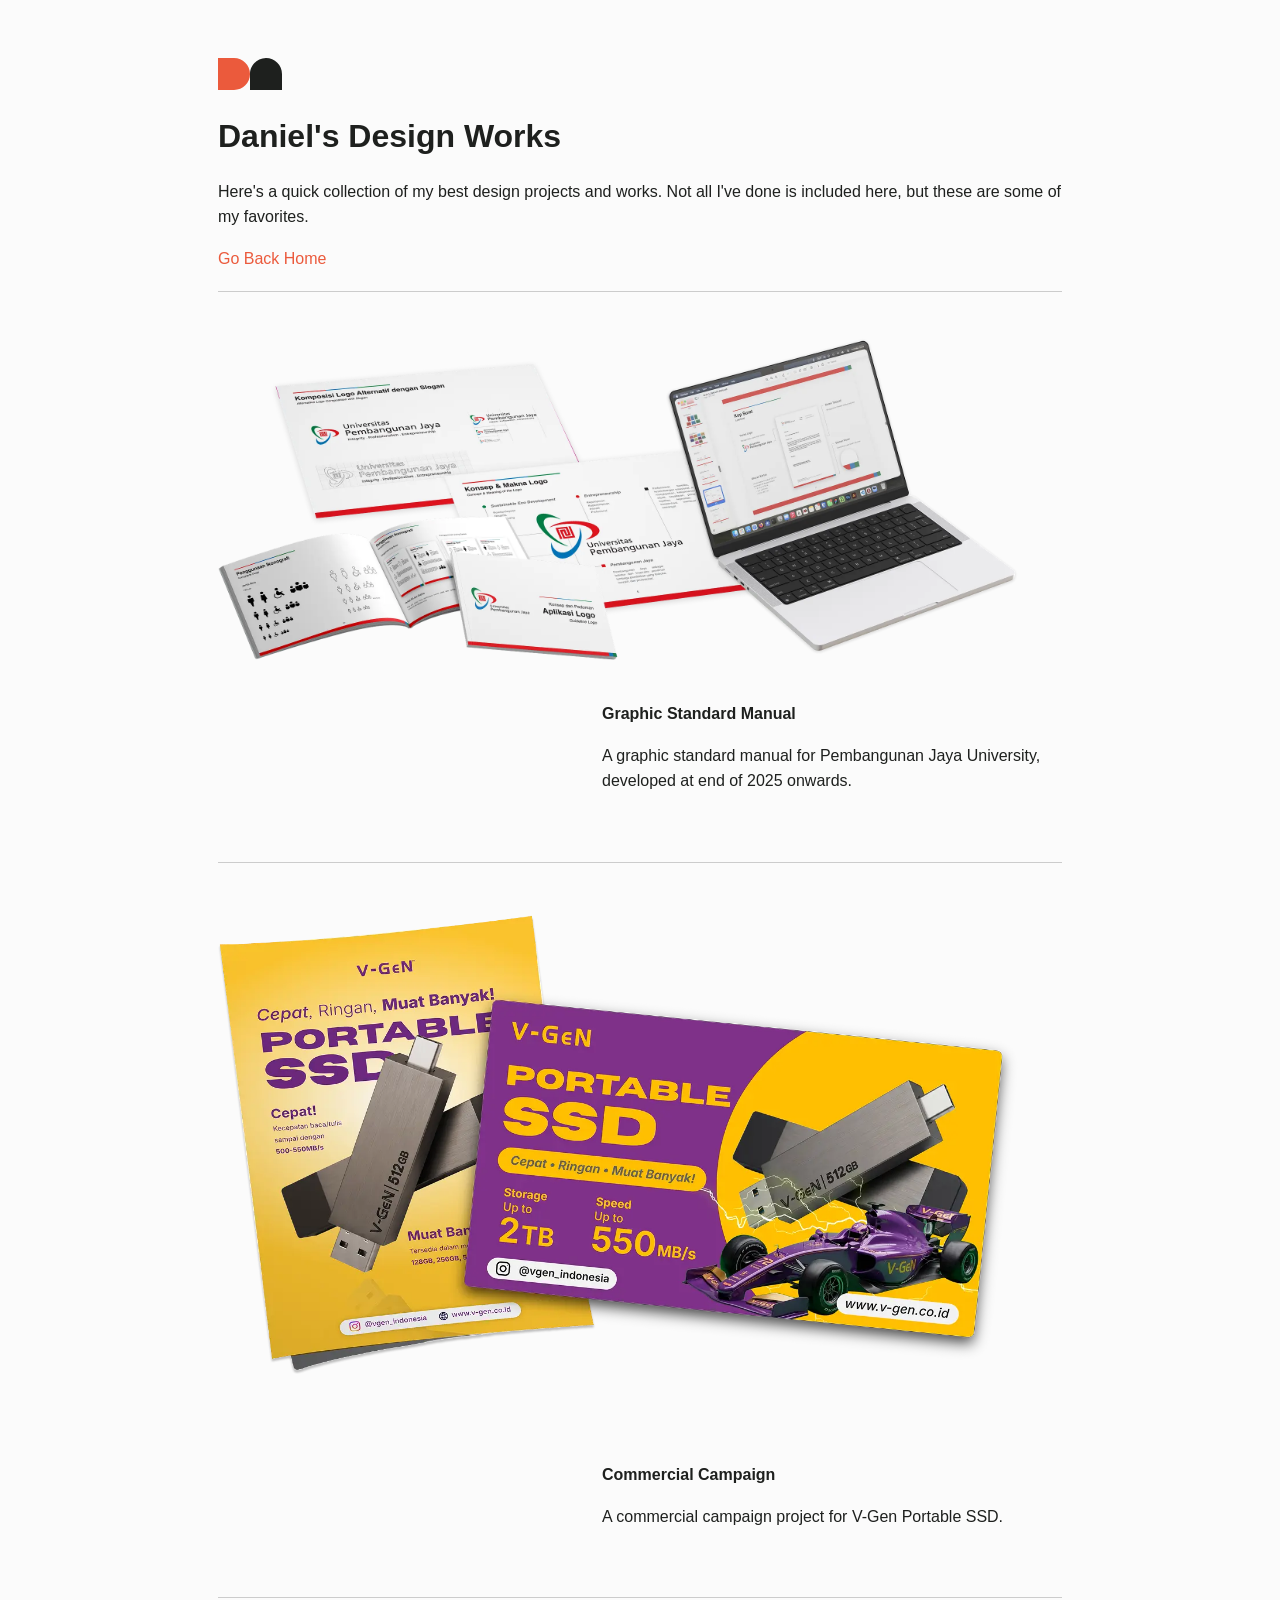
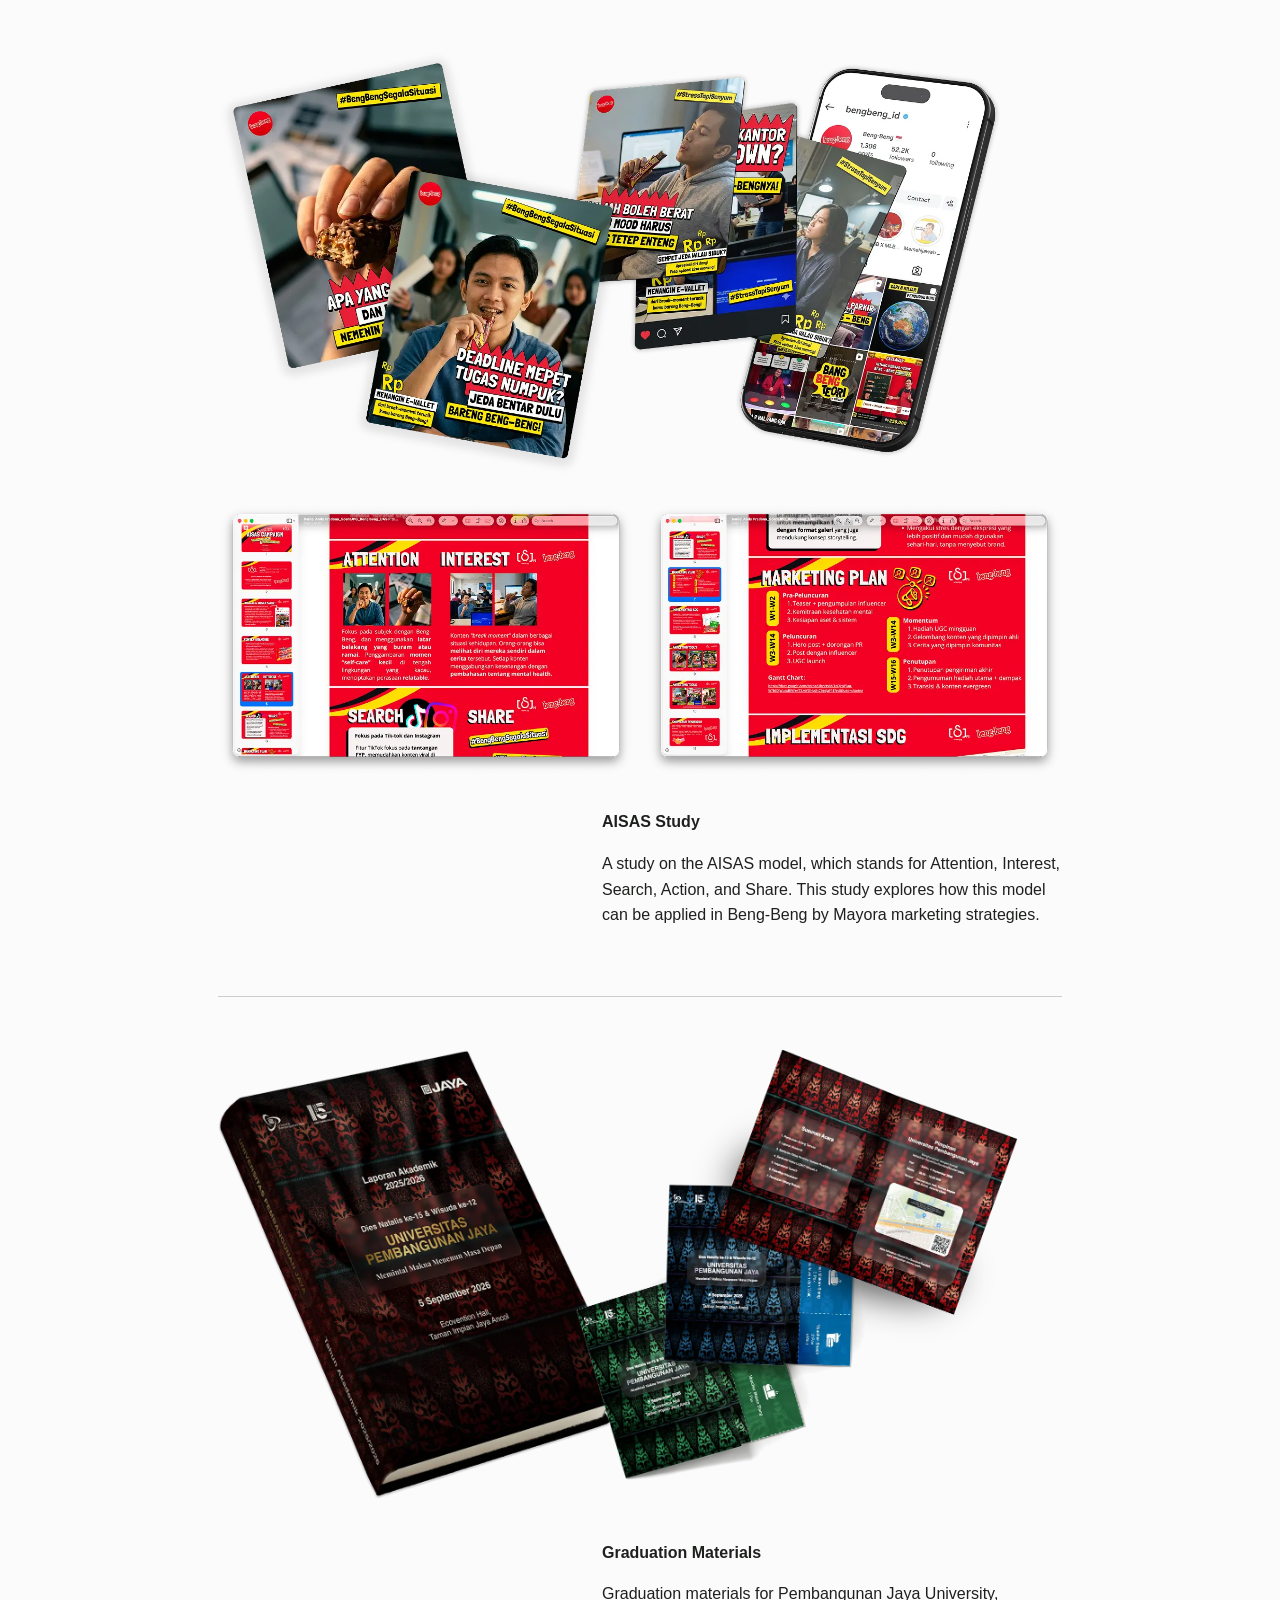
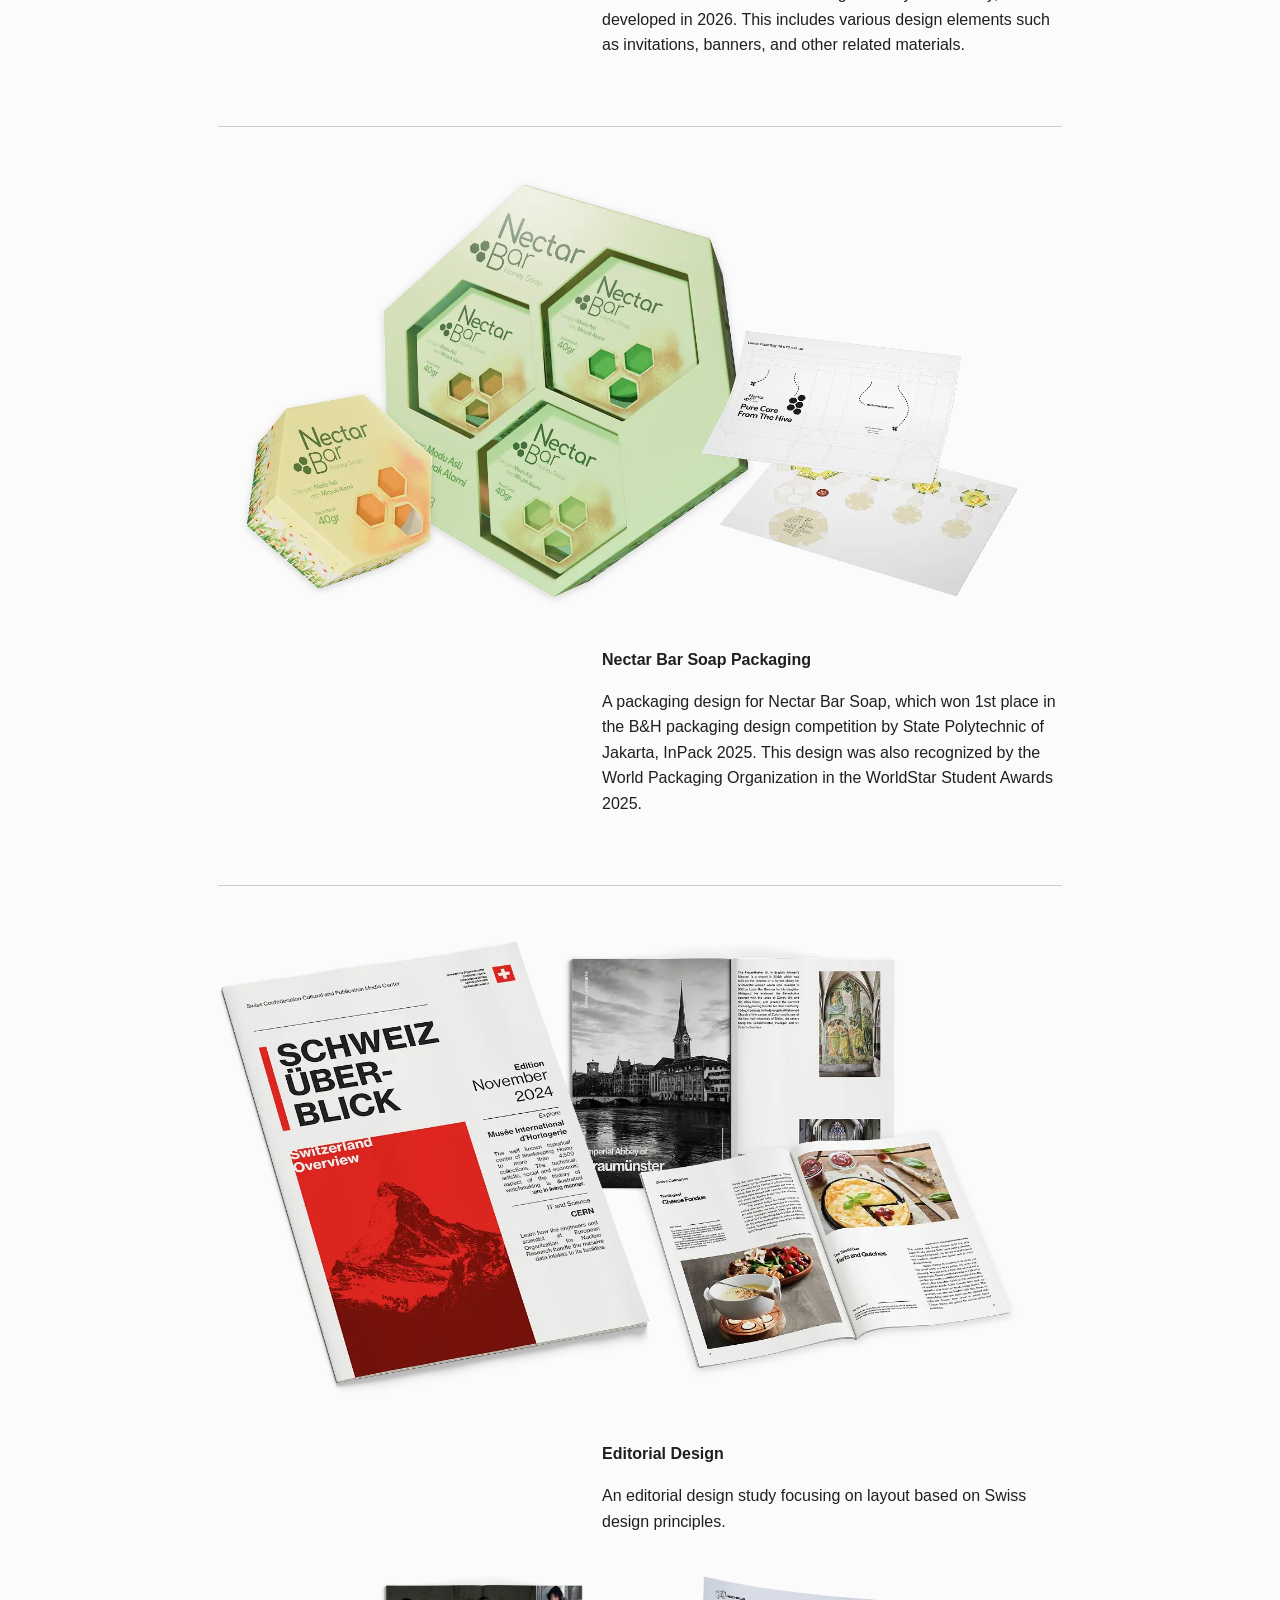
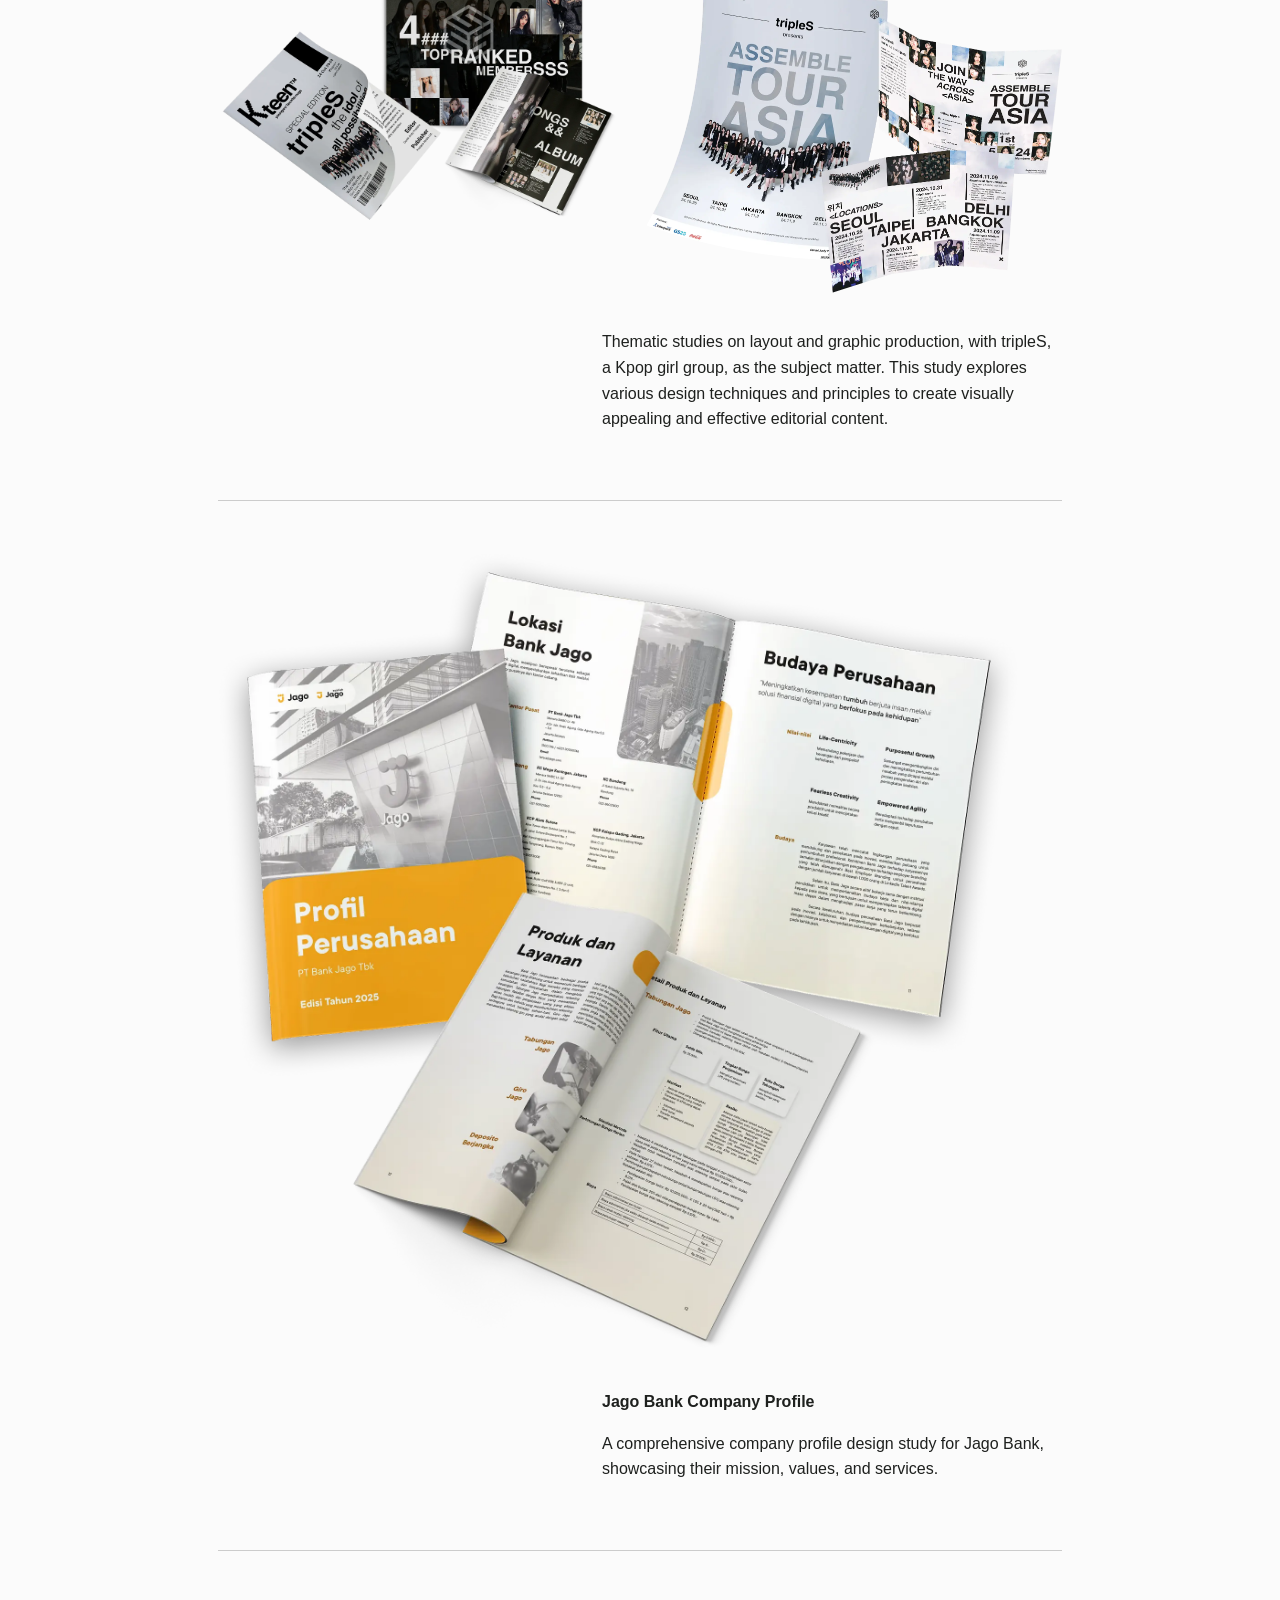
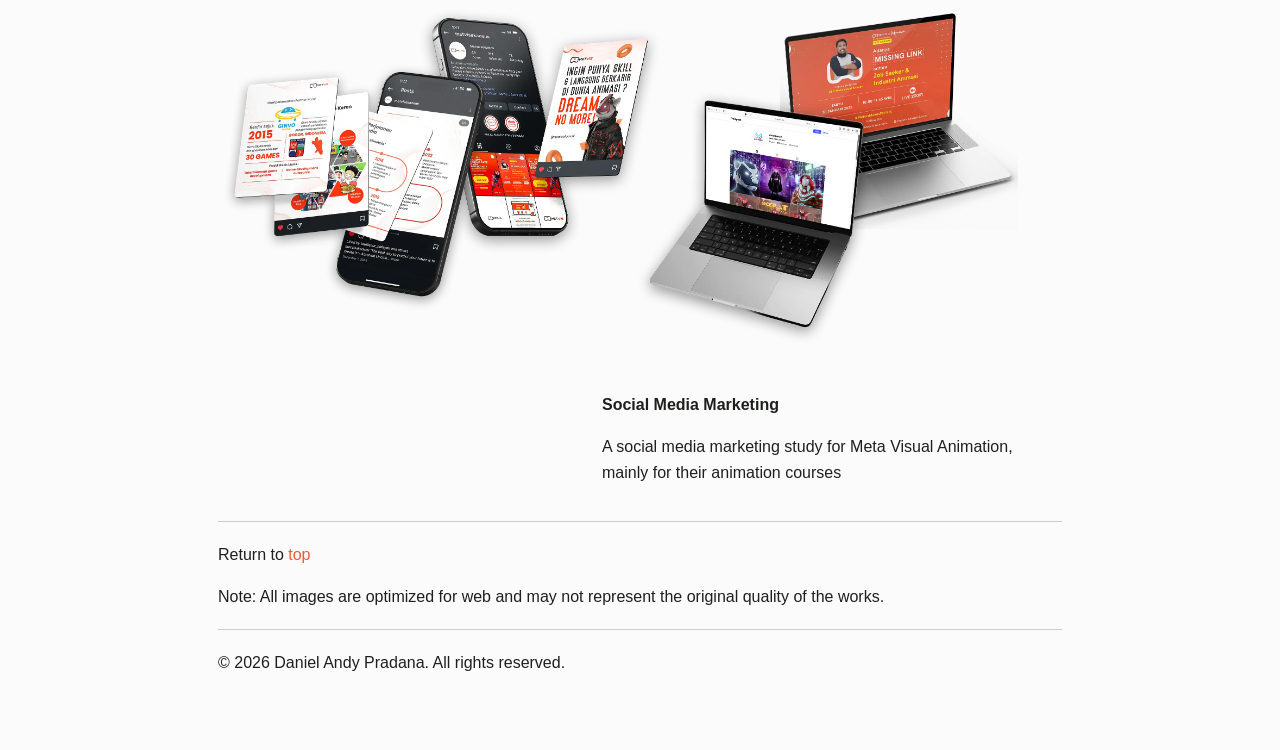
==== design-works.html @ ad062461 "Major update, adding quick portfolio page" ====
<!DOCTYPE html>
<html lang="en">
<head>
    <meta charset="UTF-8">
    <meta name="viewport" content="width=device-width, initial-scale=1.0">
    <title>Daniel Andy Pradana | Design Works</title>
    <link rel="stylesheet" href="styles.css">
    <link rel="preconnect" href="fonts.upset.dev">
    <link href="https://fonts.upset.dev/css2?family=Inter:ital,opsz,wght@0,14..32,100..900;1,14..32,100..900&display=swap" rel="stylesheet">
    <link rel="icon" href="assets/Icon-circle-white-colored.svg" type="image/svg+xml">
</head>
<body>
    <header id="header">
        <img src="assets/Minimal-colored.svg" class="logo logo-colored" alt="Logo">
        <img src="assets/Minimal-white.svg" class="logo logo-white" alt="Logo">
        <h1>Daniel's Design Works</h1>
        <p>Here's a quick collection of my best design projects and works. Not all I've done is included here, but these are some of my favorites.</p>
    </header>
    <div>
        <a href="index.html" class="button">Go Back Home</a>
    </div>
    <hr>
    <br>
    <main class="design-works">
        <section id="Graphic-Standard-Manual">
        <img src="assets/portfolios/optim/gsm.webp" alt="Graphic Standard Manual Image" style="width: 100%; max-width: 800px; margin-bottom: 20px;">
        <div id="portfolio-desc" class="portfolio-desc">
            <h2 class="bold">Graphic Standard Manual</h2>
            <p>A graphic standard manual for Pembangunan Jaya University, developed at end of 2025 onwards.</p>
        </div>
        </section>
        <hr>
        <section id="commercial-campaign">
            <img src="assets/portfolios/optim/vgen-study.webp" alt="Commercial Campaign Image" style="width: 100%; max-width: 800px; margin-bottom: 20px;">
            <div class="portfolio-desc">
                <h2 class="bold">Commercial Campaign</h2>
                <p>A commercial campaign project for V-Gen Portable SSD.</p>
            </div>
        </section>
        <hr>
        <section id="aisas-study">
            <div>
                <div id="hero-aisas">
                    <img src="assets/portfolios/optim/aisas-bengbeng-study.webp" alt="AISAS Study Image" style="width: 100%; max-width: 800px; margin-bottom: 20px;">
                </div>
                <div id="aisas-images" style="display: grid; grid-template-columns: repeat(2, 2fr); gap: 12px;">
                    <img src="assets/portfolios/optim/aisas1.webp" alt="AISAS Study Image 2" style="width: 100%; max-width: 800px; margin-bottom: 20px;">
                    <img src="assets/portfolios/optim/aisas2.webp" alt="AISAS Study Image 3" style="width: 100%; max-width: 800px; margin-bottom: 20px;">
                </div>
            </div>
            <div class="portfolio-desc">
                <h2 class="bold">AISAS Study</h2>
                <p>A study on the AISAS model, which stands for Attention, Interest, Search, Action, and Share. This study explores how this model can be applied in Beng-Beng by Mayora marketing strategies.</p>
            </div>
        </section>
        <hr>
        <section id="graduation-materials">
            <img src="assets/portfolios/optim/graduation.webp" alt="Graduation Materials Image" style="width: 100%; max-width: 800px; margin-bottom: 20px;">
            <div class="portfolio-desc">
                <h2 class="bold">Graduation Materials</h2>
                <p>Graduation materials for Pembangunan Jaya University, developed in 2026. This includes various design elements such as invitations, banners, and other related materials.</p>
            </div>
        </section>
        <hr>
        <section id="packaging-award">
            <img src="assets/portfolios/optim/nectar-bar.webp" alt="Nectar Bar Soap Packaging Image" style="width: 100%; max-width: 800px; margin-bottom: 20px;">
            <div class="portfolio-desc">
                <h2 class="bold">Nectar Bar Soap Packaging</h2>
                <p>A packaging design for Nectar Bar Soap, which won 1st place in the B&H packaging design competition by State Polytechnic of Jakarta, InPack 2025. This design was also recognized by the World Packaging Organization in the WorldStar Student Awards 2025.</p>
            </div>
        </section>
        <hr>
        <section id="editorial">
            <img src="assets/portfolios/optim/editorial-study.webp" alt="Editorial Design Image" style="width: 100%; max-width: 800px; margin-bottom: 20px;">
            <div class="portfolio-desc">
                <h2 class="bold">Editorial Design</h2>
                <p>An editorial design study focusing on layout based on Swiss design principles.</p>
            </div> 
            <br>
            <div style="display: grid; grid-template-columns: repeat(2, 2fr); gap: 12px;">
                <img src="assets/portfolios/optim/triples-editorial-study.webp" alt="Editorial Design Image TripleS" style="width: 100%; max-width: 800px; margin-bottom: 20px;">
                <img src="assets/portfolios/optim/triples-promotion-study.webp" alt="Editorial Design Image 2" style="width: 100%; max-width: 800px; margin-bottom: 20px;">
            </div>
            <div class="portfolio-desc">
                <p>Thematic studies on layout and graphic production, with tripleS, a Kpop girl group, as the subject matter. This study explores various design techniques and principles to create visually appealing and effective editorial content.</p>
            </div>
        </section>
        <hr>
        <section id="company-profile">
            <img src="assets/portfolios/optim/company-profile-study.webp" alt="Company Profile Design Image" style="width: 100%; max-width: 800px; margin-bottom: 20px;">
            <div class="portfolio-desc">
                <h2 class="bold">Jago Bank Company Profile</h2>
                <p>A comprehensive company profile design study for Jago Bank, showcasing their mission, values, and services.</p>
            </div>
        </section>
        <hr>
        <section id="social-media-marketing">
            <img src="assets/portfolios/optim/metvis.webp" alt="Social Media Marketing Image" style="width: 100%; max-width: 800px; margin-bottom: 20px;">
            <div class="portfolio-desc">
                <h2 class="bold">Social Media Marketing</h2>
                <p>A social media marketing study for Meta Visual Animation, mainly for their animation courses</p>
            </div>
        </section>
    </main>
    <hr>
    <p>Return to <a href="#header">top</a></p>
            <p>Note: All images are optimized for web and may not represent the original quality of the works.</p>
    <hr>
    <footer>
        <p>&copy; 2026 Daniel Andy Pradana. All rights reserved.</p>
    </footer>
    <script>
        // Smooth scroll to top ahaha
        document.querySelector('a[href="#header"]').addEventListener('click', function(e) {
            e.preventDefault();
            window.scrollTo({ top: 0, behavior: 'smooth' });
        });
        // Can't click lol? 
        document.addEventListener('contextmenu', e => e.preventDefault());
    </script>
</body>
</html>
---- styles.css ----
html {
    max-width: 900px;
    margin: 30px auto;
    align-self: center;
    background-color: #fbfbfb;
    color: #1e201e
}

hr {
    border: none;
    border-top: 1px solid #ccc;
    margin: 20px 0;
}

@media (prefers-color-scheme: dark) {
    hr {    
        border: none;
        border-top: 1px solid #fbfbfb;
         margin: 20px 0;
        }
}

.logo {
    display: flex;
    max-height: 2rem;
    width: auto;}

header h1 {
    font-size: 2rem;
    margin-bottom: 0.5rem;
}

.section-header {
    display: flex;
    gap: 0.7rem;
}

section h2 {
    font-size: 1.5rem;
    font-weight: 500;
}
    
@media (prefers-color-scheme: light) {
    html {
        background-color: #fbfbfb;
        color: #1e201e
    }

    html h1, html h2, html h3 {
        color: #1e201e
    }

    .logo-colored {
        display: flex
    }

    .logo-white {
        display: none
    }
}

@media (prefers-color-scheme: dark) {
    html {
        background-color: #1e201e;
        color: #fbfbfb
    }

    html h1, html h2, html h3 {
        color: #fbfbfb
    }

    .logo-colored {
        display: none
    }

    .logo-white {
    display: flex

}
}
body {
    font-family: "Inter", "Helvetica Neue", Helvetica, Arial, sans-serif;
    line-height: 1.6;
    padding: 20px;
}


.bold {
    font-weight: 600;
}


/*
.main-content p, .main-content li {
    font-weight: 200;
}
*/


.portfolio-desc {
    margin-left: 30vw;
}

@media (max-width: 768px) {
    .portfolio-desc {
        margin-left: 0;
    }
}

.design-works {
    display: grid;
    gap: 2rem;
}

/*

.design-works section {
    border: 1px solid #ccc;
    padding: 1rem;
    border-radius: 15px;
}   

*/

.design-works h2 {
    font-size: 1rem;
    margin-bottom: 0.5rem;
}

.design-works p {
    font-weight: 200;
}

h1, h2, h3 {
    color: #333;
}
a {
    color: #eb5a3c;
    text-decoration: none;
}
a:hover {
    text-decoration: underline;
}

ul {
    list-style-type: disc;
    padding-left: 20px;
}  

.contact-links {
    display: grid; 
    gap: 0.75rem; 
    grid-template-columns: repeat(auto-fit, minmax(60px, 1fr));
}
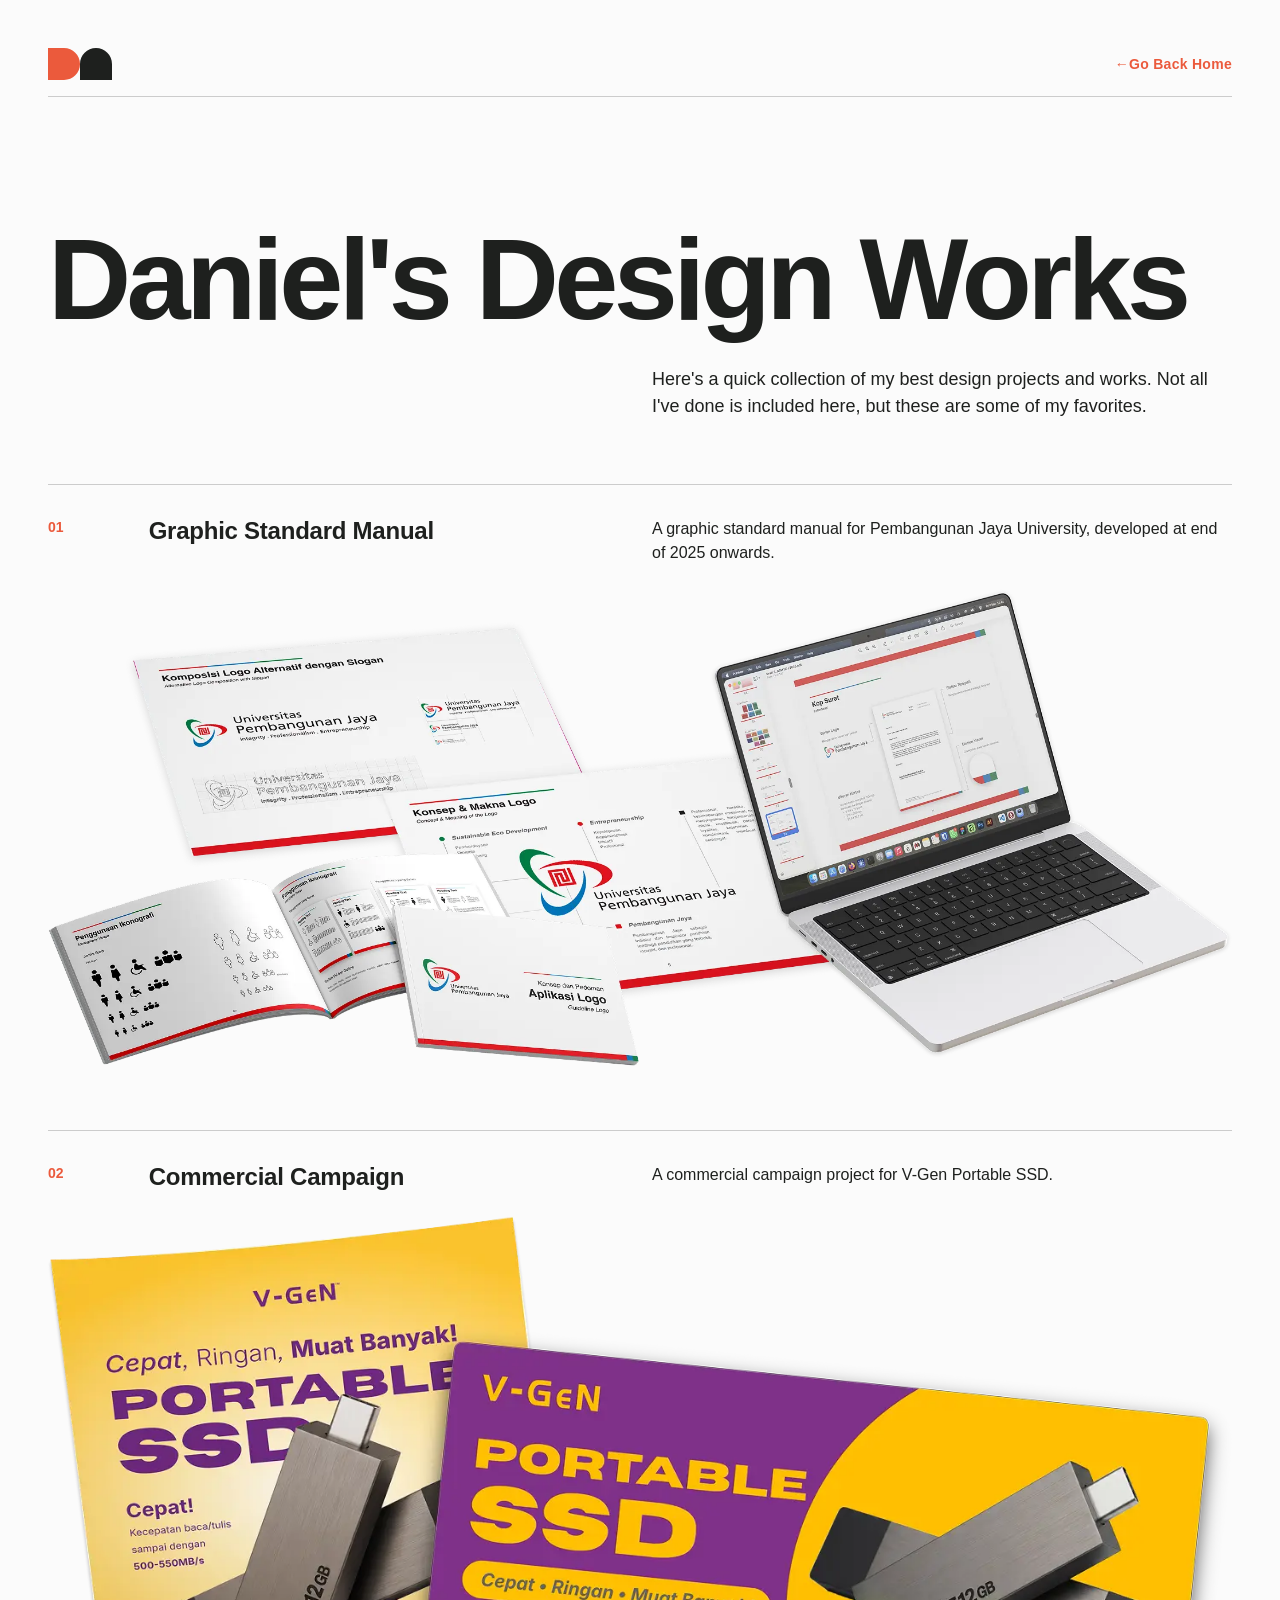
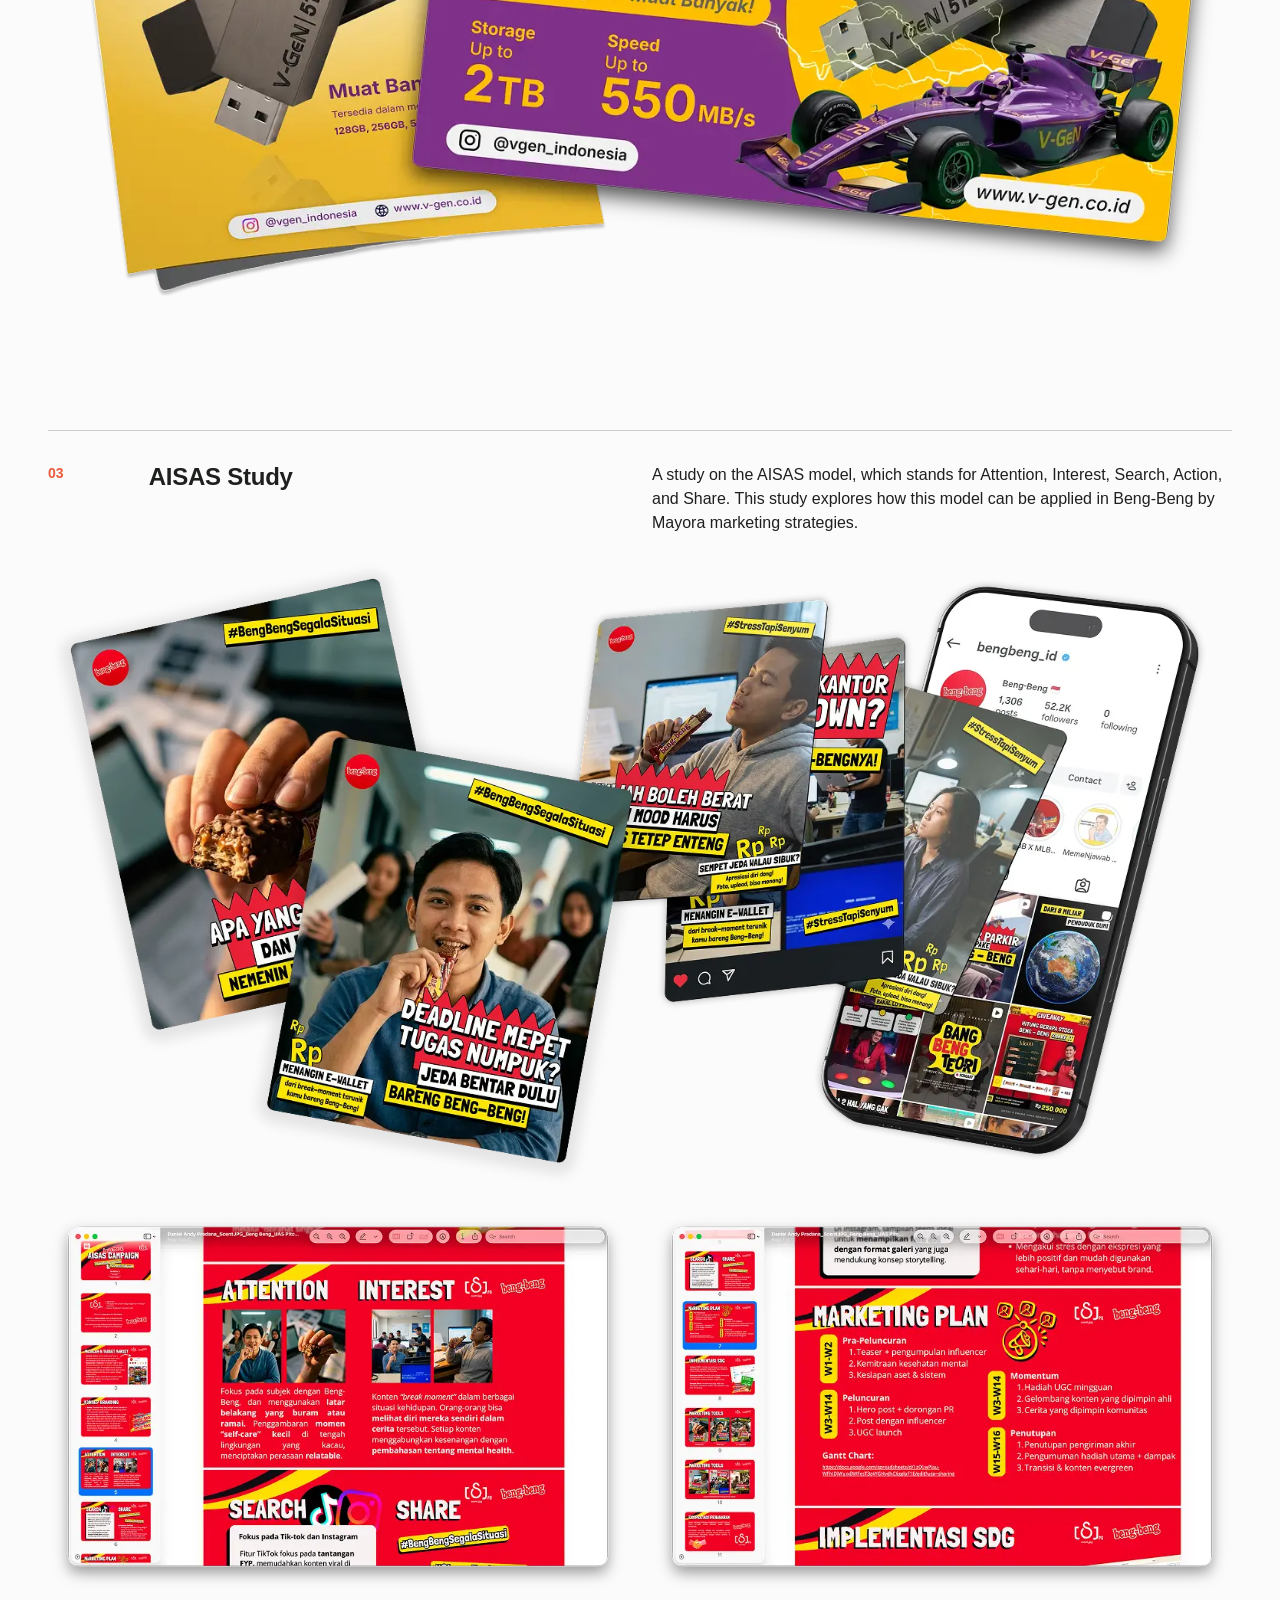
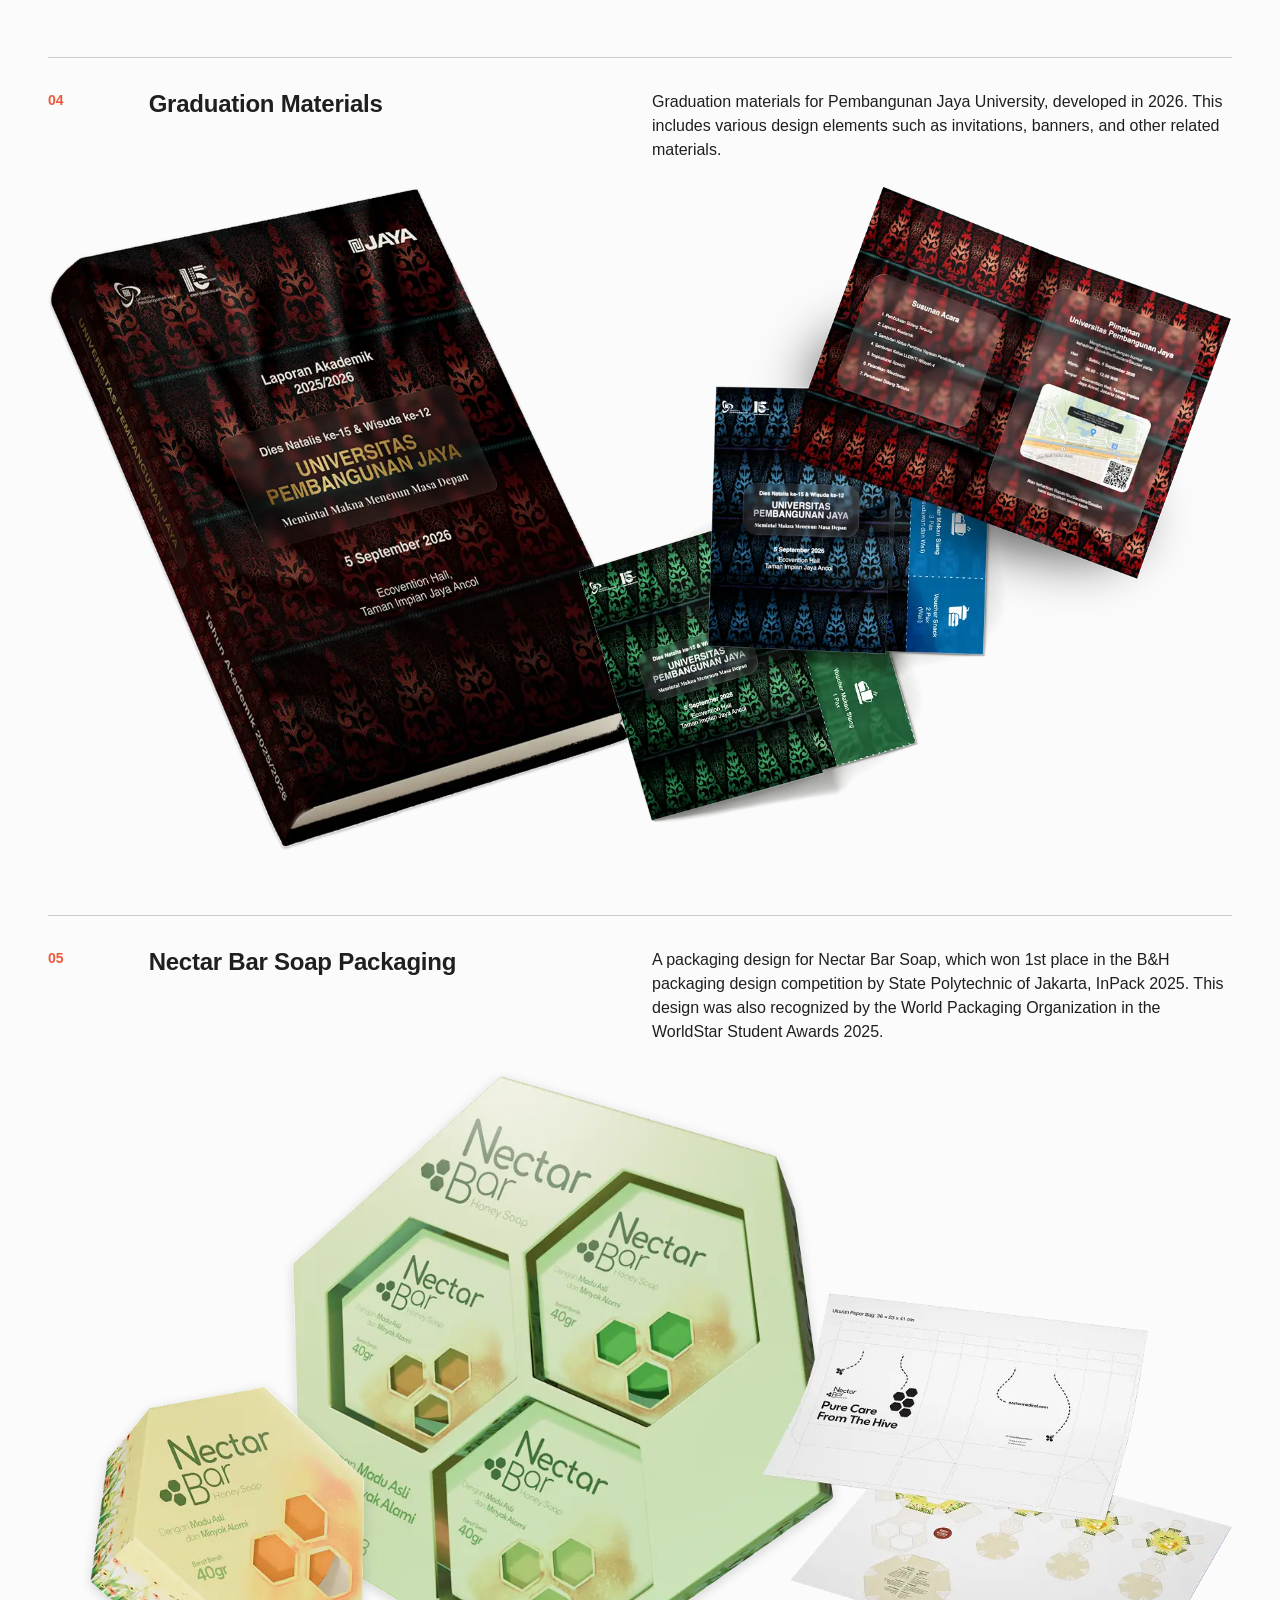
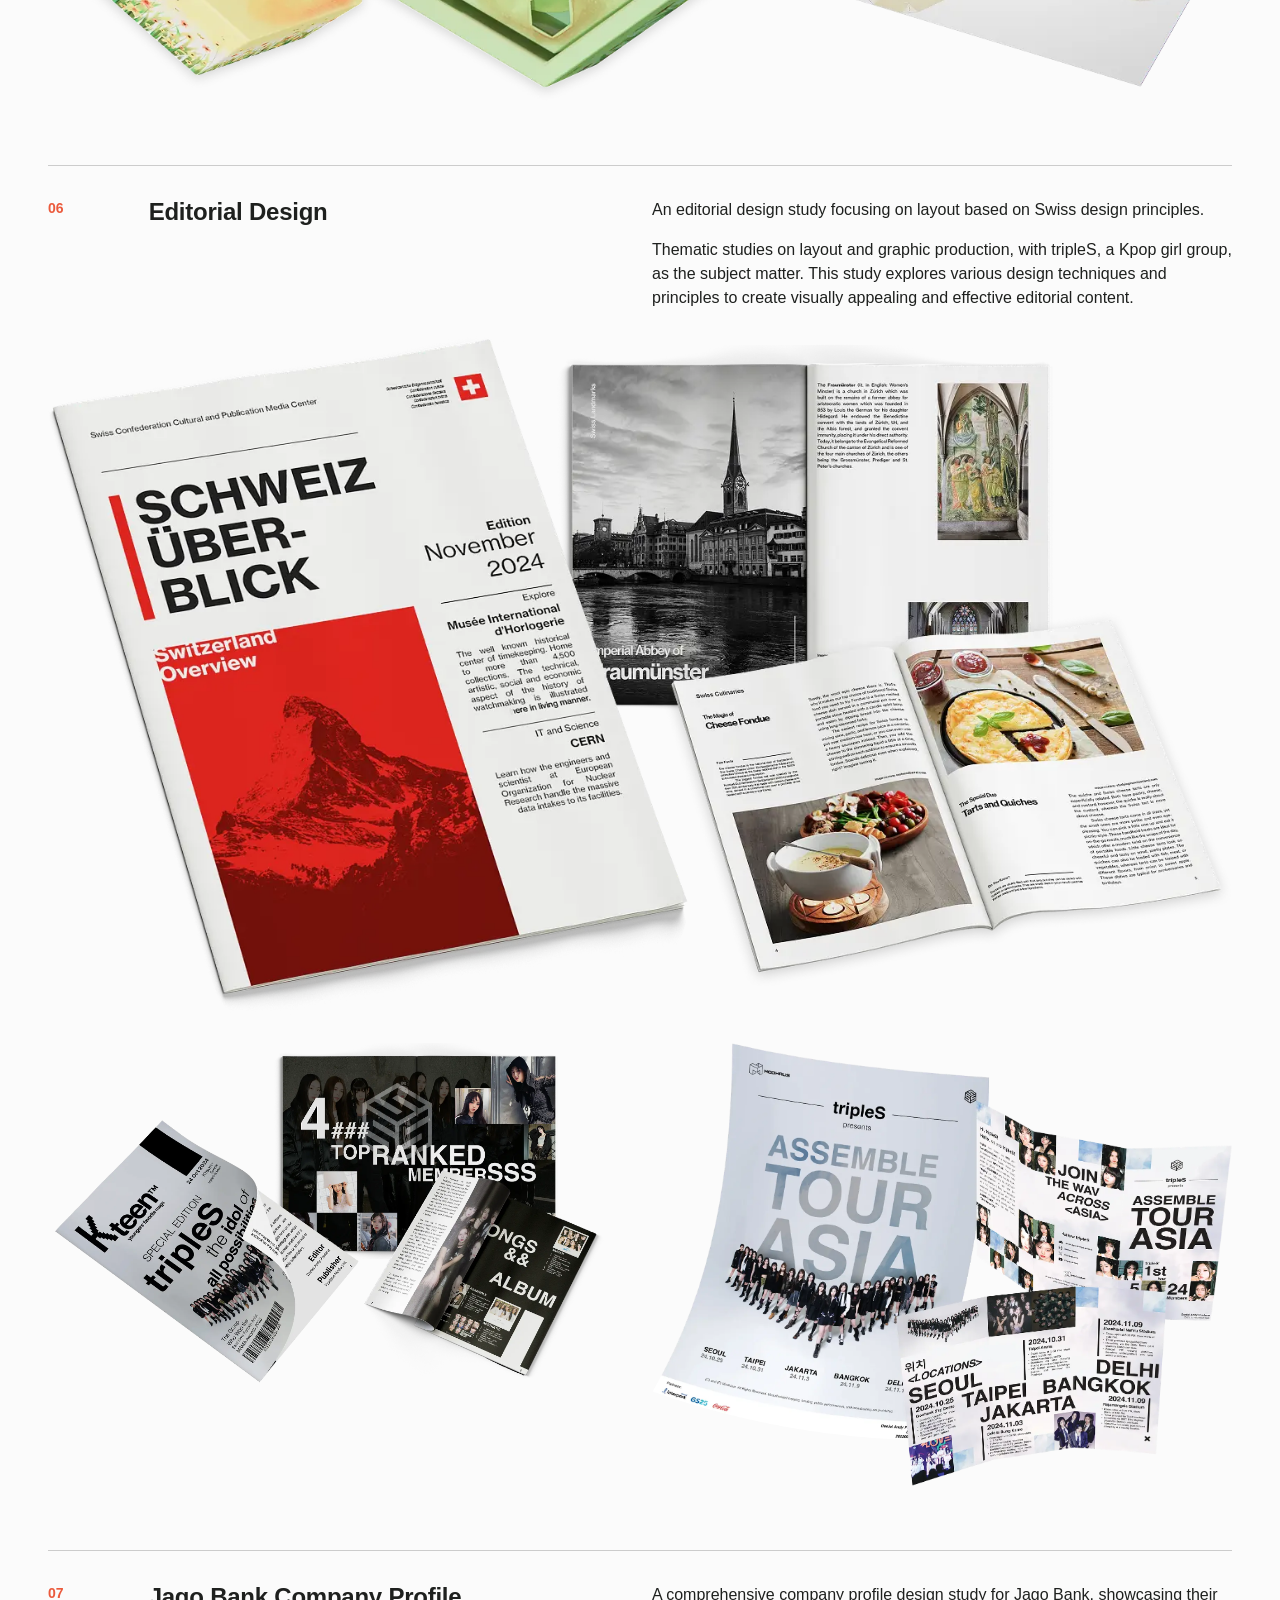
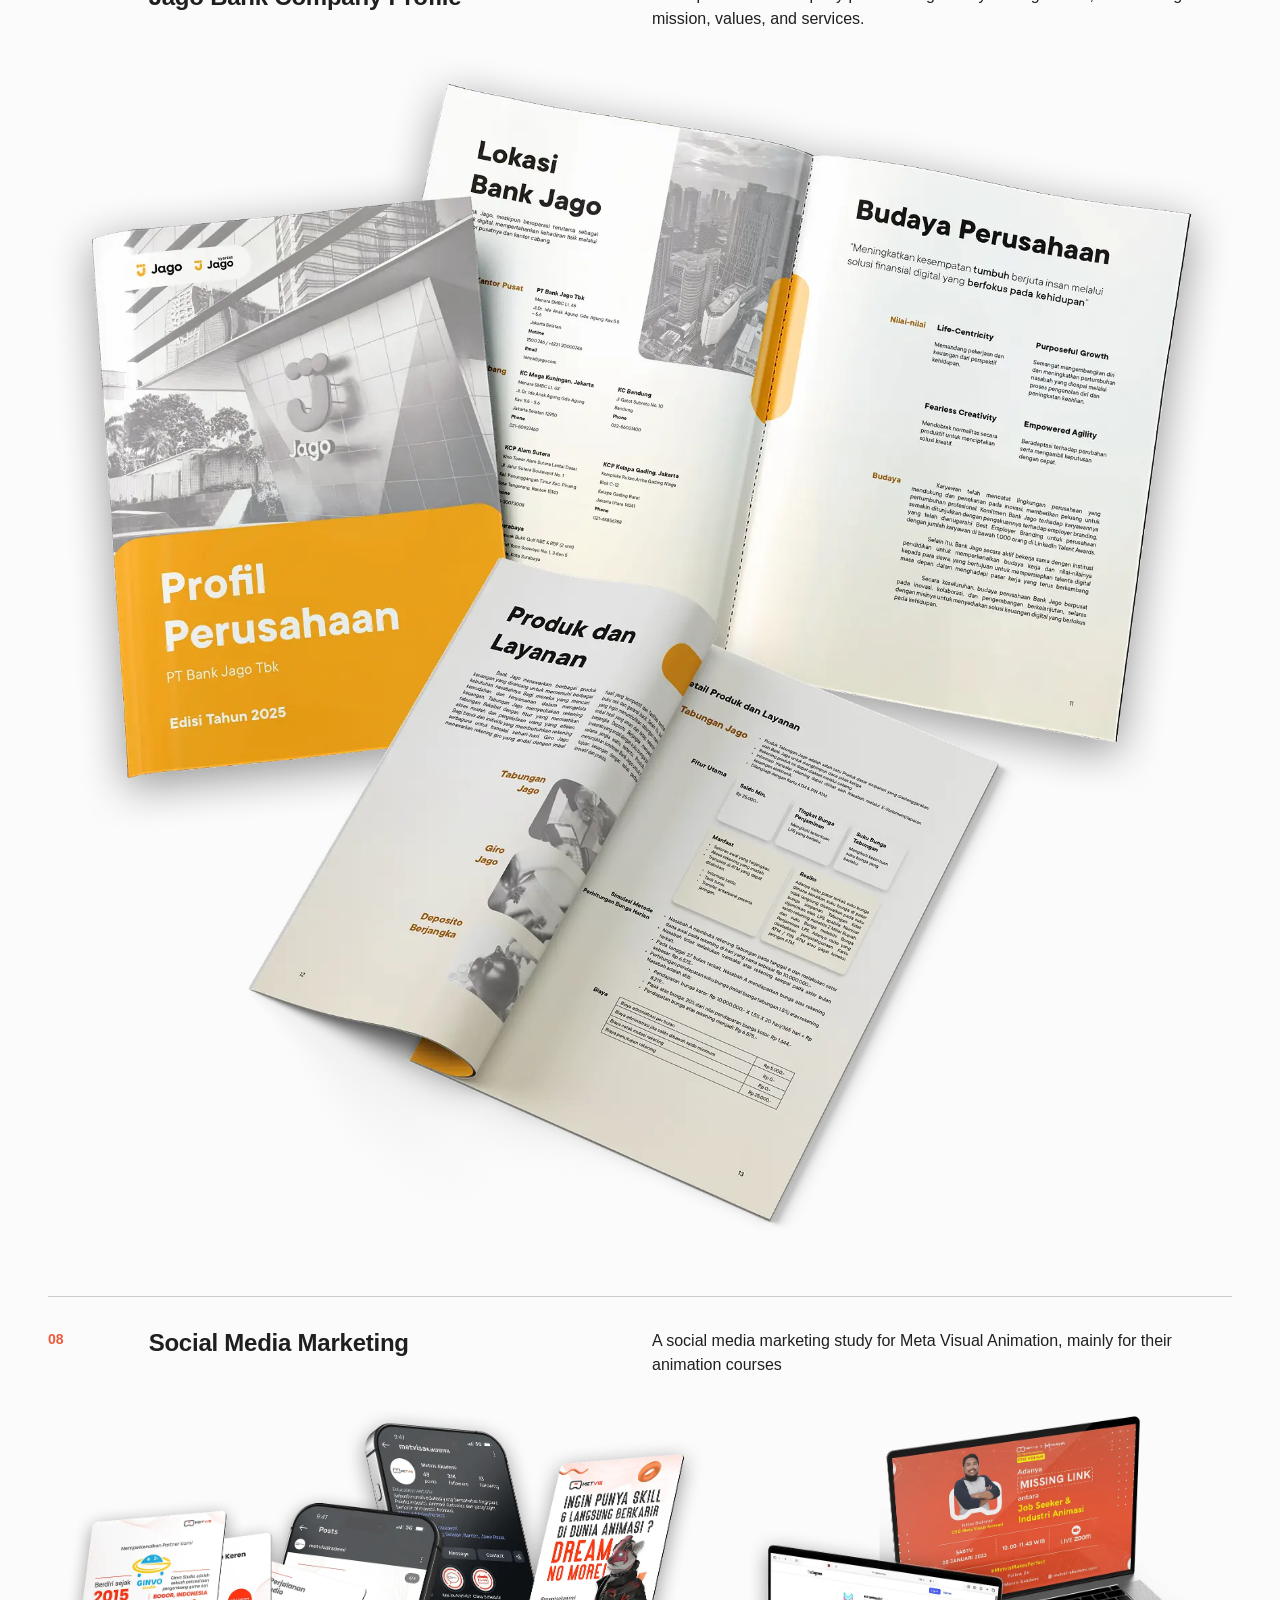
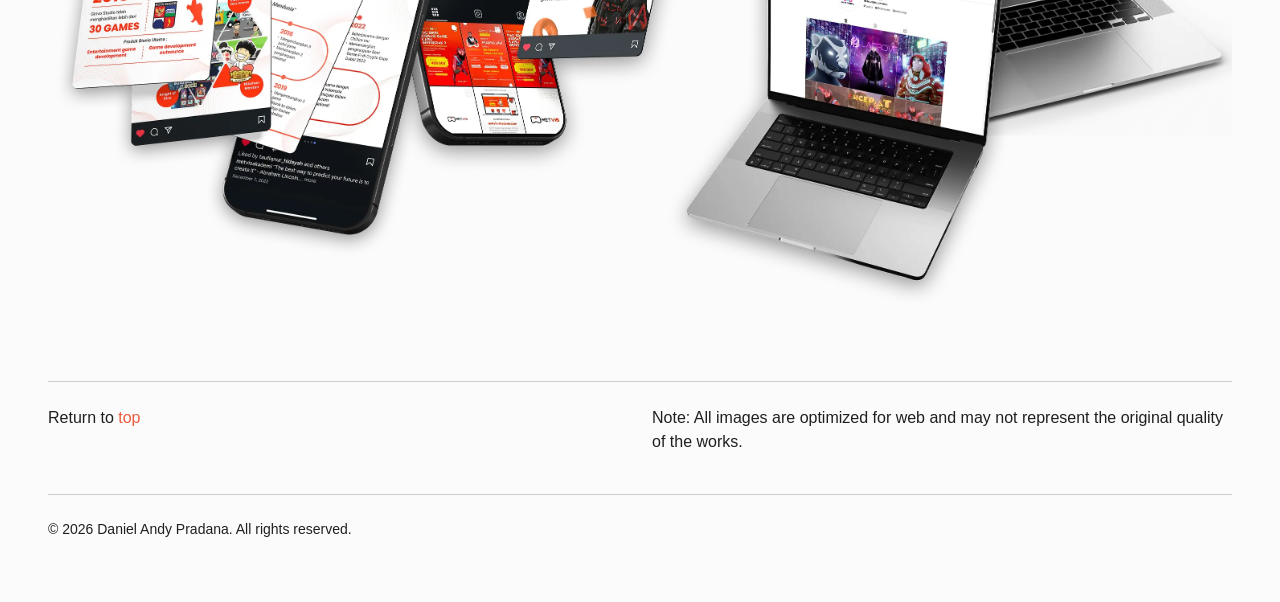
==== commit 0b84845e: "Redesign layout in Swiss style Move both pages onto a 12-column grid with numbered sections, hairlin" ====
--- a/design-works.html
+++ b/design-works.html
@@ -3,6 +3,14 @@
 <head>
     <meta charset="UTF-8">
     <meta name="viewport" content="width=device-width, initial-scale=1.0">
+    <meta name="description" content="A collection of design works and projects by Daniel Andy Pradana, a visual communication design student and graphic designer. Explore my best works in branding, visual identity, social media marketing, editorial design, and more.">
+    <meta name="keywords" content="Daniel Andy Pradana, design works, graphic design, branding, visual identity, social media marketing, editorial design, page layouts, typography, Adobe Photoshop, Adobe Illustrator, Adobe InDesign, Figma, Canva, PenPot, Lunacy, DaVinci Resolve, Premiere Pro, After Effects, Cavalry">
+    <meta name="author" content="Daniel Andy Pradana">
+    <meta name="robots" content="index, follow">
+    <meta property="og:title" content="Daniel Andy Pradana | Design Works">
+    <meta property="og:description" content="A collection of design works and projects by Daniel Andy Pradana, a visual communication design student and graphic designer. Explore my best works in branding, visual identity, social media marketing, editorial design, and more.">
+    <meta property="og:image" content="assets/Icon-circle-white-colored.svg">
+    <meta property="og:url" content="https://danielandy.my.id/design-works.html">
     <title>Daniel Andy Pradana | Design Works</title>
     <link rel="stylesheet" href="styles.css">
     <link rel="preconnect" href="fonts.upset.dev">
@@ -11,102 +19,117 @@
 </head>
 <body>
     <header id="header">
-        <img src="assets/Minimal-colored.svg" class="logo logo-colored" alt="Logo">
-        <img src="assets/Minimal-white.svg" class="logo logo-white" alt="Logo">
-        <h1>Daniel's Design Works</h1>
-        <p>Here's a quick collection of my best design projects and works. Not all I've done is included here, but these are some of my favorites.</p>
+        <div class="topbar">
+            <div>
+                <img src="assets/Minimal-colored.svg" class="logo logo-colored" alt="Logo">
+                <img src="assets/Minimal-white.svg" class="logo logo-white" alt="Logo">
+            </div>
+            <a href="index.html" class="button back">Go Back Home</a>
+        </div>
+        <div class="hero grid">
+            <h1>Daniel's Design Works</h1>
+            <div class="hero-text">
+                <p>Here's a quick collection of my best design projects and works. Not all I've done is included here, but these are some of my favorites.</p>
+            </div>
+        </div>
     </header>
-    <div>
-        <a href="index.html" class="button">Go Back Home</a>
-    </div>
-    <hr>
-    <br>
+
     <main class="design-works">
-        <section id="Graphic-Standard-Manual">
-        <img src="assets/portfolios/optim/gsm.webp" alt="Graphic Standard Manual Image" style="width: 100%; max-width: 800px; margin-bottom: 20px;">
-        <div id="portfolio-desc" class="portfolio-desc">
+        <section id="Graphic-Standard-Manual" class="work grid">
+            <span class="section-index">01</span>
             <h2 class="bold">Graphic Standard Manual</h2>
-            <p>A graphic standard manual for Pembangunan Jaya University, developed at end of 2025 onwards.</p>
-        </div>
+            <div class="portfolio-desc">
+                <p>A graphic standard manual for Pembangunan Jaya University, developed at end of 2025 onwards.</p>
+            </div>
+            <div class="work-media">
+                <img src="assets/portfolios/optim/gsm.webp" alt="Graphic Standard Manual Image">
+            </div>
         </section>
-        <hr>
-        <section id="commercial-campaign">
-            <img src="assets/portfolios/optim/vgen-study.webp" alt="Commercial Campaign Image" style="width: 100%; max-width: 800px; margin-bottom: 20px;">
+        <section id="commercial-campaign" class="work grid">
+            <span class="section-index">02</span>
+            <h2 class="bold">Commercial Campaign</h2>
             <div class="portfolio-desc">
-                <h2 class="bold">Commercial Campaign</h2>
                 <p>A commercial campaign project for V-Gen Portable SSD.</p>
             </div>
+            <div class="work-media">
+                <img src="assets/portfolios/optim/vgen-study.webp" alt="Commercial Campaign Image" loading="lazy">
+            </div>
         </section>
-        <hr>
-        <section id="aisas-study">
-            <div>
-                <div id="hero-aisas">
-                    <img src="assets/portfolios/optim/aisas-bengbeng-study.webp" alt="AISAS Study Image" style="width: 100%; max-width: 800px; margin-bottom: 20px;">
-                </div>
-                <div id="aisas-images" style="display: grid; grid-template-columns: repeat(2, 2fr); gap: 12px;">
-                    <img src="assets/portfolios/optim/aisas1.webp" alt="AISAS Study Image 2" style="width: 100%; max-width: 800px; margin-bottom: 20px;">
-                    <img src="assets/portfolios/optim/aisas2.webp" alt="AISAS Study Image 3" style="width: 100%; max-width: 800px; margin-bottom: 20px;">
-                </div>
-            </div>
+        <section id="aisas-study" class="work grid">
+            <span class="section-index">03</span>
+            <h2 class="bold">AISAS Study</h2>
             <div class="portfolio-desc">
-                <h2 class="bold">AISAS Study</h2>
                 <p>A study on the AISAS model, which stands for Attention, Interest, Search, Action, and Share. This study explores how this model can be applied in Beng-Beng by Mayora marketing strategies.</p>
             </div>
+            <div class="work-media">
+                <img src="assets/portfolios/optim/aisas-bengbeng-study.webp" alt="AISAS Study Image" loading="lazy">
+            </div>
+            <div class="work-media pair">
+                <img src="assets/portfolios/optim/aisas1.webp" alt="AISAS Study Image 2" loading="lazy">
+                <img src="assets/portfolios/optim/aisas2.webp" alt="AISAS Study Image 3" loading="lazy">
+            </div>
         </section>
-        <hr>
-        <section id="graduation-materials">
-            <img src="assets/portfolios/optim/graduation.webp" alt="Graduation Materials Image" style="width: 100%; max-width: 800px; margin-bottom: 20px;">
+        <section id="graduation-materials" class="work grid">
+            <span class="section-index">04</span>
+            <h2 class="bold">Graduation Materials</h2>
             <div class="portfolio-desc">
-                <h2 class="bold">Graduation Materials</h2>
                 <p>Graduation materials for Pembangunan Jaya University, developed in 2026. This includes various design elements such as invitations, banners, and other related materials.</p>
             </div>
+            <div class="work-media">
+                <img src="assets/portfolios/optim/graduation.webp" alt="Graduation Materials Image" loading="lazy">
+            </div>
         </section>
-        <hr>
-        <section id="packaging-award">
-            <img src="assets/portfolios/optim/nectar-bar.webp" alt="Nectar Bar Soap Packaging Image" style="width: 100%; max-width: 800px; margin-bottom: 20px;">
+        <section id="packaging-award" class="work grid">
+            <span class="section-index">05</span>
+            <h2 class="bold">Nectar Bar Soap Packaging</h2>
             <div class="portfolio-desc">
-                <h2 class="bold">Nectar Bar Soap Packaging</h2>
                 <p>A packaging design for Nectar Bar Soap, which won 1st place in the B&H packaging design competition by State Polytechnic of Jakarta, InPack 2025. This design was also recognized by the World Packaging Organization in the WorldStar Student Awards 2025.</p>
             </div>
+            <div class="work-media">
+                <img src="assets/portfolios/optim/nectar-bar.webp" alt="Nectar Bar Soap Packaging Image" loading="lazy">
+            </div>
         </section>
-        <hr>
-        <section id="editorial">
-            <img src="assets/portfolios/optim/editorial-study.webp" alt="Editorial Design Image" style="width: 100%; max-width: 800px; margin-bottom: 20px;">
+        <section id="editorial" class="work grid">
+            <span class="section-index">06</span>
+            <h2 class="bold">Editorial Design</h2>
             <div class="portfolio-desc">
-                <h2 class="bold">Editorial Design</h2>
                 <p>An editorial design study focusing on layout based on Swiss design principles.</p>
-            </div> 
-            <br>
-            <div style="display: grid; grid-template-columns: repeat(2, 2fr); gap: 12px;">
-                <img src="assets/portfolios/optim/triples-editorial-study.webp" alt="Editorial Design Image TripleS" style="width: 100%; max-width: 800px; margin-bottom: 20px;">
-                <img src="assets/portfolios/optim/triples-promotion-study.webp" alt="Editorial Design Image 2" style="width: 100%; max-width: 800px; margin-bottom: 20px;">
-            </div>
-            <div class="portfolio-desc">
                 <p>Thematic studies on layout and graphic production, with tripleS, a Kpop girl group, as the subject matter. This study explores various design techniques and principles to create visually appealing and effective editorial content.</p>
             </div>
+            <div class="work-media">
+                <img src="assets/portfolios/optim/editorial-study.webp" alt="Editorial Design Image" loading="lazy">
+            </div>
+            <div class="work-media pair">
+                <img src="assets/portfolios/optim/triples-editorial-study.webp" alt="Editorial Design Image TripleS" loading="lazy">
+                <img src="assets/portfolios/optim/triples-promotion-study.webp" alt="Editorial Design Image 2" loading="lazy">
+            </div>
         </section>
-        <hr>
-        <section id="company-profile">
-            <img src="assets/portfolios/optim/company-profile-study.webp" alt="Company Profile Design Image" style="width: 100%; max-width: 800px; margin-bottom: 20px;">
+        <section id="company-profile" class="work grid">
+            <span class="section-index">07</span>
+            <h2 class="bold">Jago Bank Company Profile</h2>
             <div class="portfolio-desc">
-                <h2 class="bold">Jago Bank Company Profile</h2>
                 <p>A comprehensive company profile design study for Jago Bank, showcasing their mission, values, and services.</p>
             </div>
+            <div class="work-media">
+                <img src="assets/portfolios/optim/company-profile-study.webp" alt="Company Profile Design Image" loading="lazy">
+            </div>
         </section>
-        <hr>
-        <section id="social-media-marketing">
-            <img src="assets/portfolios/optim/metvis.webp" alt="Social Media Marketing Image" style="width: 100%; max-width: 800px; margin-bottom: 20px;">
+        <section id="social-media-marketing" class="work grid">
+            <span class="section-index">08</span>
+            <h2 class="bold">Social Media Marketing</h2>
             <div class="portfolio-desc">
-                <h2 class="bold">Social Media Marketing</h2>
                 <p>A social media marketing study for Meta Visual Animation, mainly for their animation courses</p>
+            </div>
+            <div class="work-media">
+                <img src="assets/portfolios/optim/metvis.webp" alt="Social Media Marketing Image" loading="lazy">
             </div>
         </section>
     </main>
-    <hr>
-    <p>Return to <a href="#header">top</a></p>
-            <p>Note: All images are optimized for web and may not represent the original quality of the works.</p>
-    <hr>
-    <footer>
+    <div class="page-notes grid">
+        <p>Return to <a href="#header">top</a></p>
+        <p>Note: All images are optimized for web and may not represent the original quality of the works.</p>
+    </div>
+    <footer class="grid">
         <p>&copy; 2026 Daniel Andy Pradana. All rights reserved.</p>
     </footer>
     <script>
--- a/styles.css
+++ b/styles.css
@@ -1,154 +1,337 @@
+/*
+ * Swiss / International Typographic Style layout.
+ * 12-column grid, flush-left ragged-right text, hairline rules,
+ * numbered sections and a strong type scale. Fonts and colours unchanged.
+ */
+
+:root {
+    --bg: #fbfbfb;
+    --fg: #1e201e;
+    --heading: #1e201e;
+    --accent: #eb5a3c;
+    --rule: #ccc;
+    --gutter: 1.5rem;
+    --margin: clamp(1rem, 4vw, 3rem);
+}
+
+@media (prefers-color-scheme: dark) {
+    :root {
+        --bg: #1e201e;
+        --fg: #fbfbfb;
+        --heading: #fbfbfb;
+        --rule: #fbfbfb;
+    }
+}
+
+* {
+    box-sizing: border-box;
+}
+
 html {
-    max-width: 900px;
-    margin: 30px auto;
-    align-self: center;
-    background-color: #fbfbfb;
-    color: #1e201e
+    background-color: var(--bg);
+    color: var(--fg);
+}
+
+body {
+    font-family: "Inter", "Helvetica Neue", Helvetica, Arial, sans-serif;
+    line-height: 1.5;
+    max-width: 1280px;
+    margin: 0 auto;
+    padding: var(--margin);
+    background-color: var(--bg);
+    color: var(--fg);
+}
+
+h1, h2, h3 {
+    color: var(--heading);
+    margin: 0;
+}
+
+p {
+    margin: 0 0 1em;
+}
+
+a {
+    color: #eb5a3c;
+    text-decoration: none;
+}
+
+a:hover {
+    text-decoration: underline;
+}
+
+img {
+    display: block;
+    max-width: 100%;
+    height: auto;
 }
 
 hr {
     border: none;
-    border-top: 1px solid #ccc;
-    margin: 20px 0;
+    border-top: 1px solid var(--rule);
+    margin: 0;
+}
+
+.bold {
+    font-weight: 600;
+}
+
+/* ---------- Grid ---------- */
+
+.grid {
+    display: grid;
+    grid-template-columns: repeat(12, minmax(0, 1fr));
+    column-gap: var(--gutter);
+}
+
+/* ---------- Top bar ---------- */
+
+.topbar {
+    display: flex;
+    justify-content: space-between;
+    align-items: center;
+    padding-bottom: 1rem;
+    border-bottom: 1px solid var(--rule);
+}
+
+.logo {
+    height: 2rem;
+    width: auto;
+    max-width: none;
+}
+
+.logo-white {
+    display: none;
 }
 
 @media (prefers-color-scheme: dark) {
-    hr {    
-        border: none;
-        border-top: 1px solid #fbfbfb;
-         margin: 20px 0;
-        }
-}
-
-.logo {
+    .logo-colored {
+        display: none;
+    }
+
+    .logo-white {
+        display: block;
+    }
+}
+
+.button {
+    font-weight: 600;
+    font-size: 0.875rem;
+    letter-spacing: 0.02em;
+}
+
+.button::after {
+    content: " \2192";
+}
+
+.button.back::after {
+    content: none;
+}
+
+.button.back::before {
+    content: "\2190 ";
+}
+
+/* ---------- Hero ---------- */
+
+.hero {
+    padding: clamp(3rem, 10vw, 8rem) 0 clamp(2rem, 6vw, 4rem);
+    row-gap: 2rem;
+}
+
+.hero h1 {
+    grid-column: 1 / -1;
+    font-size: clamp(2.75rem, 9vw, 7.5rem);
+    font-weight: 700;
+    line-height: 0.95;
+    letter-spacing: -0.04em;
+}
+
+.hero-text {
+    grid-column: 7 / -1;
+    font-size: 1.125rem;
+}
+
+.hero-text p:last-child {
+    margin-bottom: 0;
+}
+
+/* ---------- Numbered sections ---------- */
+
+.section {
+    border-top: 1px solid var(--rule);
+    padding: 2rem 0 3rem;
+    row-gap: 1rem;
+}
+
+.section-index {
+    grid-column: 1 / span 1;
+    font-size: 0.875rem;
+    font-weight: 600;
+    font-variant-numeric: tabular-nums;
+    color: #eb5a3c;
+}
+
+.section-header {
+    grid-column: 2 / span 4;
     display: flex;
-    max-height: 2rem;
-    width: auto;}
-
-header h1 {
-    font-size: 2rem;
-    margin-bottom: 0.5rem;
-}
-
-.section-header {
-    display: flex;
-    gap: 0.7rem;
+    align-items: flex-start;
+    gap: 0.6rem;
+}
+
+.section-header .icon {
+    width: 1.25rem;
+    height: 1.25rem;
+    margin-top: 0.2rem;
+    flex-shrink: 0;
 }
 
 section h2 {
     font-size: 1.5rem;
     font-weight: 500;
-}
-    
-@media (prefers-color-scheme: light) {
-    html {
-        background-color: #fbfbfb;
-        color: #1e201e
-    }
-
-    html h1, html h2, html h3 {
-        color: #1e201e
-    }
-
-    .logo-colored {
-        display: flex
-    }
-
-    .logo-white {
-        display: none
-    }
-}
-
-@media (prefers-color-scheme: dark) {
-    html {
-        background-color: #1e201e;
-        color: #fbfbfb
-    }
-
-    html h1, html h2, html h3 {
-        color: #fbfbfb
-    }
-
-    .logo-colored {
-        display: none
-    }
-
-    .logo-white {
-    display: flex
-
-}
-}
-body {
-    font-family: "Inter", "Helvetica Neue", Helvetica, Arial, sans-serif;
-    line-height: 1.6;
-    padding: 20px;
-}
-
-
-.bold {
-    font-weight: 600;
-}
-
-
-/*
-.main-content p, .main-content li {
-    font-weight: 200;
-}
-*/
-
+    line-height: 1.2;
+    letter-spacing: -0.01em;
+}
+
+.section-body {
+    grid-column: 7 / -1;
+}
+
+.section-body > p {
+    opacity: 0.7;
+}
+
+/* Flush-left list with hairline rules instead of bullets */
+.section-body ul {
+    list-style: none;
+    padding: 0;
+    margin: 0;
+    border-top: 1px solid var(--rule);
+}
+
+.section-body li {
+    padding: 0.65rem 0;
+    border-bottom: 1px solid var(--rule);
+}
+
+.contact-links {
+    display: flex;
+    flex-wrap: wrap;
+    gap: 0 2rem;
+    border-top: 1px solid var(--rule);
+    padding-top: 0.75rem;
+}
+
+.contact-links p {
+    margin: 0;
+    font-weight: 600;
+}
+
+/* ---------- Design works ---------- */
+
+.design-works {
+    display: block;
+}
+
+.work {
+    border-top: 1px solid var(--rule);
+    padding: 2rem 0 4rem;
+    row-gap: 1.5rem;
+}
+
+.work-meta {
+    display: contents;
+}
+
+.work h2 {
+    grid-column: 2 / span 5;
+    font-size: 1.5rem;
+    font-weight: 600;
+    line-height: 1.2;
+    letter-spacing: -0.01em;
+}
 
 .portfolio-desc {
-    margin-left: 30vw;
-}
-
-@media (max-width: 768px) {
-    .portfolio-desc {
-        margin-left: 0;
-    }
-}
-
-.design-works {
-    display: grid;
-    gap: 2rem;
-}
-
-/*
-
-.design-works section {
-    border: 1px solid #ccc;
-    padding: 1rem;
-    border-radius: 15px;
-}   
-
-*/
-
-.design-works h2 {
-    font-size: 1rem;
-    margin-bottom: 0.5rem;
-}
-
+    grid-column: 7 / -1;
+}
+
+.portfolio-desc p,
 .design-works p {
     font-weight: 200;
 }
 
-h1, h2, h3 {
-    color: #333;
-}
-a {
-    color: #eb5a3c;
-    text-decoration: none;
-}
-a:hover {
-    text-decoration: underline;
-}
-
-ul {
-    list-style-type: disc;
-    padding-left: 20px;
-}  
-
-.contact-links {
-    display: grid; 
-    gap: 0.75rem; 
-    grid-template-columns: repeat(auto-fit, minmax(60px, 1fr));
-}+.portfolio-desc p:last-child {
+    margin-bottom: 0;
+}
+
+.work-media {
+    grid-column: 1 / -1;
+    display: grid;
+    gap: var(--gutter);
+}
+
+.work-media img {
+    width: 100%;
+}
+
+.work-media.pair {
+    grid-template-columns: repeat(2, minmax(0, 1fr));
+}
+
+.page-notes {
+    border-top: 1px solid var(--rule);
+    padding: 1.5rem 0;
+}
+
+.page-notes > * {
+    grid-column: 7 / -1;
+}
+
+.page-notes > :first-child {
+    grid-column: 1 / span 6;
+}
+
+/* ---------- Footer ---------- */
+
+footer {
+    border-top: 1px solid var(--rule);
+    padding-top: 1.5rem;
+    font-size: 0.875rem;
+}
+
+footer > :first-child {
+    grid-column: 1 / span 6;
+}
+
+footer > :nth-child(2) {
+    grid-column: 7 / -1;
+}
+
+/* ---------- Small screens: collapse to a single column ---------- */
+
+@media (max-width: 768px) {
+    .hero-text,
+    .section-header,
+    .section-body,
+    .work h2,
+    .portfolio-desc,
+    .page-notes > *,
+    .page-notes > :first-child,
+    footer > :first-child,
+    footer > :nth-child(2) {
+        grid-column: 1 / -1;
+    }
+
+    .section-index {
+        grid-column: 1 / -1;
+        margin-bottom: -0.5rem;
+    }
+
+    .hero-text {
+        font-size: 1rem;
+    }
+
+    .work-media.pair {
+        grid-template-columns: 1fr;
+    }
+}
